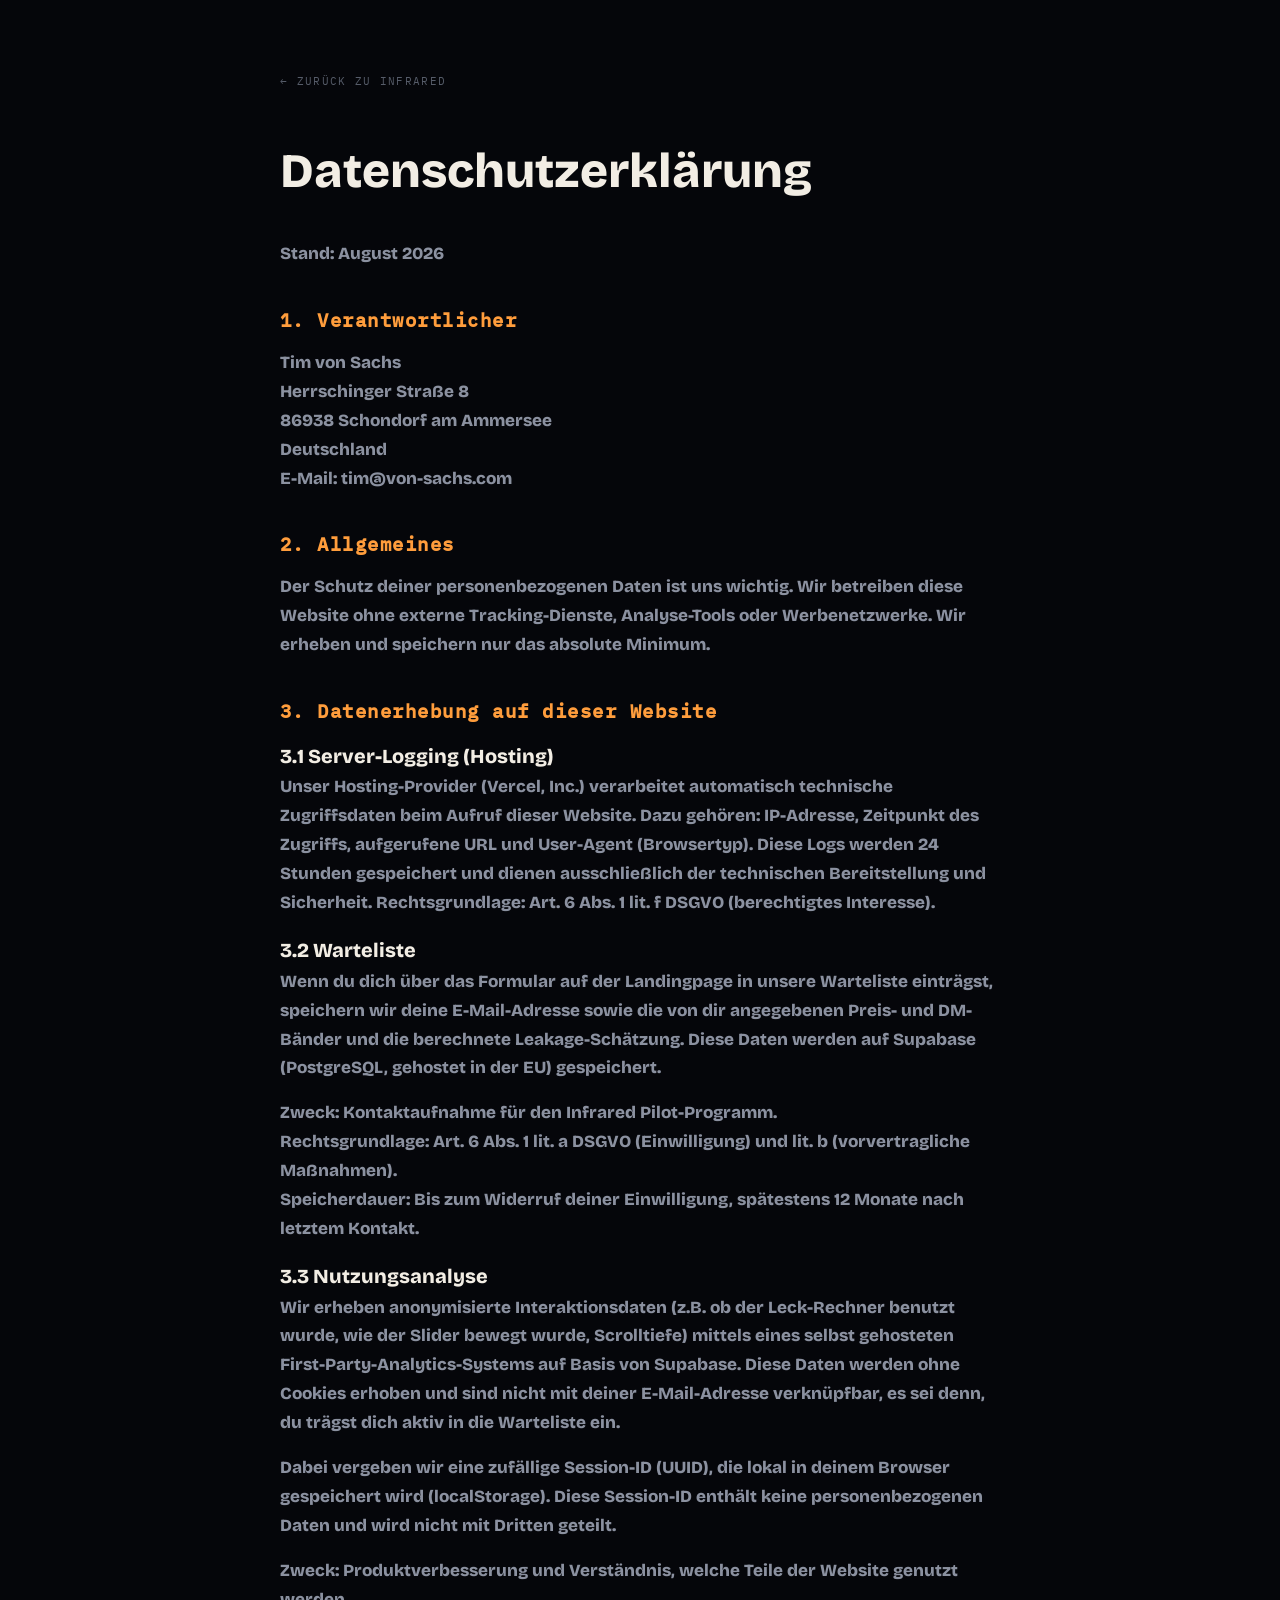
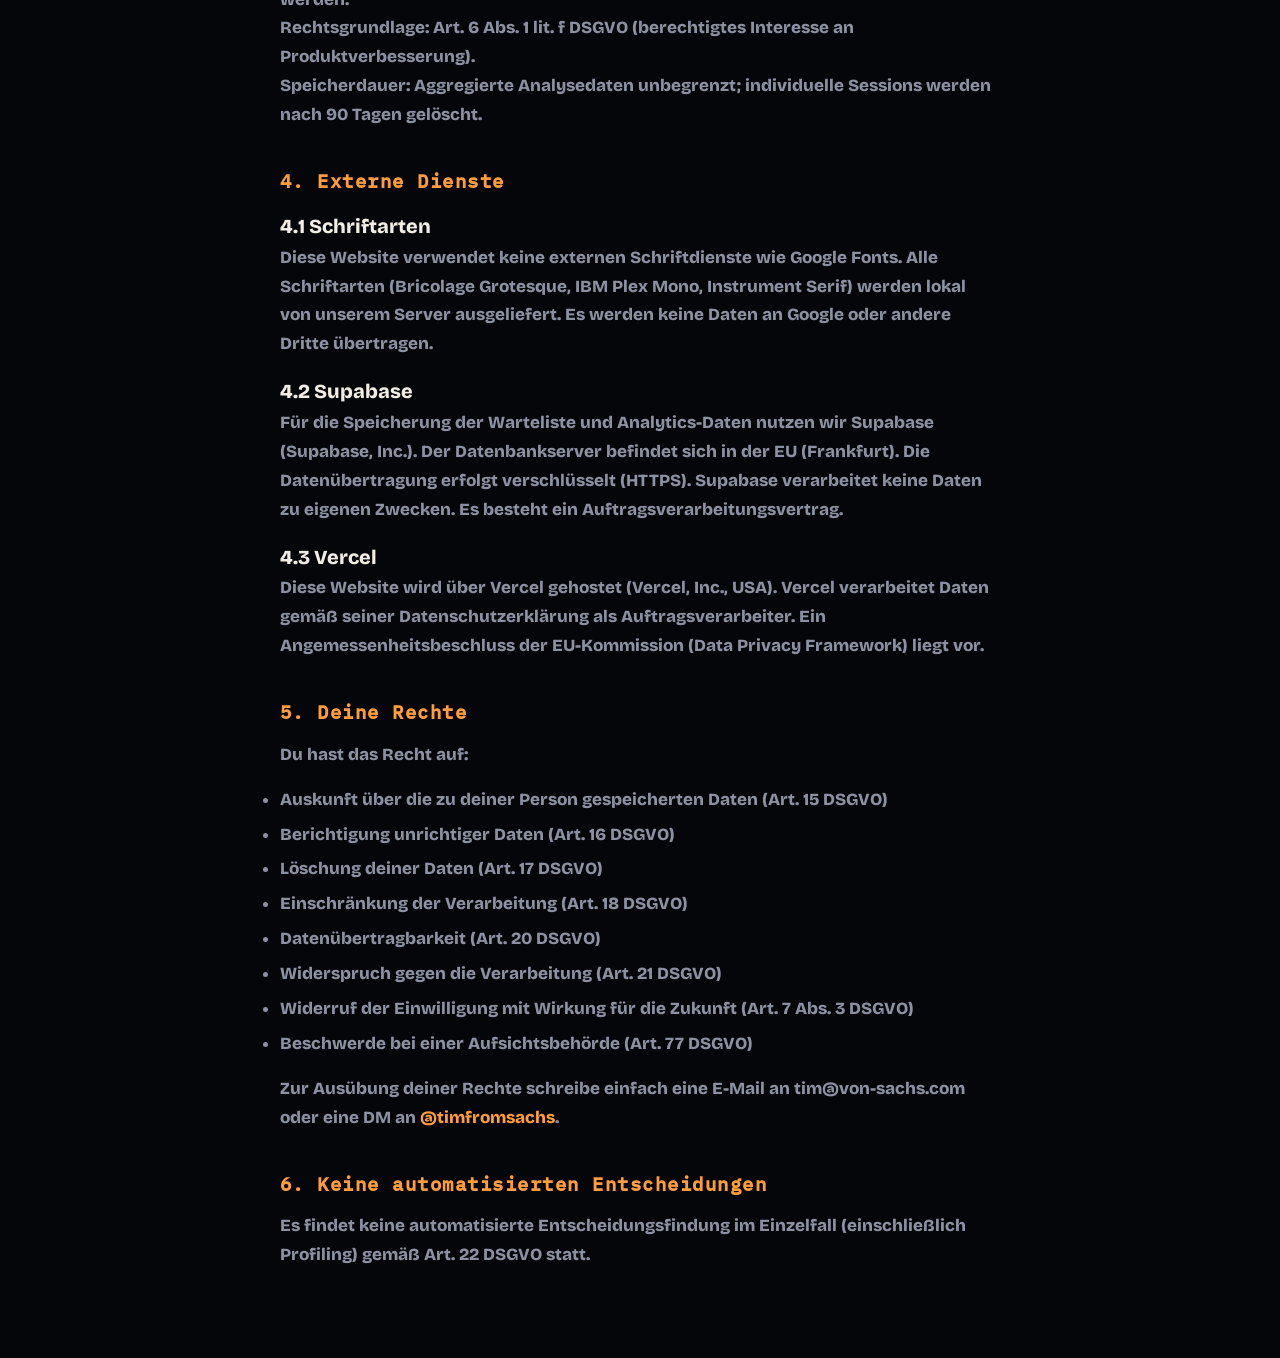
==== datenschutz.html @ e477ff0e "feat: GDPR-ready — local fonts, impressum, datenschutz, supabase linked - Google Fonts durch lokal g" ====
<!DOCTYPE html>
<html lang="de">
<head>
<meta charset="UTF-8">
<meta name="viewport" content="width=device-width, initial-scale=1.0">
<title>Datenschutzerklärung — Infrared</title>
<meta name="robots" content="noindex, follow">
<link rel="stylesheet" href="fonts.css">
<style>
  :root{--void:#05060a;--deep:#0a0b14;--slate:#171a24;--edge:#232838;--hot:#ff9d3c;--mag:#a83368;
    --ink:#f2ede4;--mut:#8b91a0;--dim:#565c69;
    --D:'Bricolage Grotesque',sans-serif;--M:'IBM Plex Mono',monospace;}
  *{margin:0;padding:0;box-sizing:border-box}
  body{background:var(--void);color:var(--ink);font-family:var(--D);font-size:17px;line-height:1.7;
    -webkit-font-smoothing:antialiased;padding:clamp(40px,8vh,100px) clamp(18px,4vw,56px)}
  .wrap{max-width:720px;margin:0 auto}
  a{color:var(--hot);text-decoration:none}
  a:hover{text-decoration:underline}
  h1{font-family:var(--D);font-weight:800;font-size:clamp(28px,4vw,48px);margin-bottom:28px}
  h2{font-size:1.1em;color:var(--hot);margin:36px 0 12px;font-family:var(--M);letter-spacing:.08em}
  p,ul{margin-bottom:16px;color:var(--mut)}
  li{margin-bottom:6px}
  .back{font-family:var(--M);font-size:11px;letter-spacing:.12em;color:var(--dim);margin-bottom:40px}
  .back a{color:var(--dim)}
</style>
</head>
<body>
<div class="wrap">
  <div class="back"><a href="index.html">← ZURÜCK ZU INFRARED</a></div>
  <h1>Datenschutzerklärung</h1>

  <p>Stand: August 2026</p>

  <h2>1. Verantwortlicher</h2>
  <p>Tim von Sachs<br>Herrschinger Straße 8<br>86938 Schondorf am Ammersee<br>Deutschland<br>E-Mail: tim@von-sachs.com</p>

  <h2>2. Allgemeines</h2>
  <p>Der Schutz deiner personenbezogenen Daten ist uns wichtig. Wir betreiben diese Website ohne externe Tracking-Dienste, Analyse-Tools oder Werbenetzwerke. Wir erheben und speichern nur das absolute Minimum.</p>

  <h2>3. Datenerhebung auf dieser Website</h2>

  <h3>3.1 Server-Logging (Hosting)</h3>
  <p>Unser Hosting-Provider (Vercel, Inc.) verarbeitet automatisch technische Zugriffsdaten beim Aufruf dieser Website. Dazu gehören: IP-Adresse, Zeitpunkt des Zugriffs, aufgerufene URL und User-Agent (Browsertyp). Diese Logs werden 24 Stunden gespeichert und dienen ausschließlich der technischen Bereitstellung und Sicherheit. Rechtsgrundlage: Art. 6 Abs. 1 lit. f DSGVO (berechtigtes Interesse).</p>

  <h3>3.2 Warteliste</h3>
  <p>Wenn du dich über das Formular auf der Landingpage in unsere Warteliste einträgst, speichern wir deine E-Mail-Adresse sowie die von dir angegebenen Preis- und DM-Bänder und die berechnete Leakage-Schätzung. Diese Daten werden auf Supabase (PostgreSQL, gehostet in der EU) gespeichert.</p>
  <p><strong>Zweck:</strong> Kontaktaufnahme für den Infrared Pilot-Programm.<br>
  <strong>Rechtsgrundlage:</strong> Art. 6 Abs. 1 lit. a DSGVO (Einwilligung) und lit. b (vorvertragliche Maßnahmen).<br>
  <strong>Speicherdauer:</strong> Bis zum Widerruf deiner Einwilligung, spätestens 12 Monate nach letztem Kontakt.</p>

  <h3>3.3 Nutzungsanalyse</h3>
  <p>Wir erheben anonymisierte Interaktionsdaten (z.B. ob der Leck-Rechner benutzt wurde, wie der Slider bewegt wurde, Scrolltiefe) mittels eines selbst gehosteten First-Party-Analytics-Systems auf Basis von Supabase. Diese Daten werden ohne Cookies erhoben und sind nicht mit deiner E-Mail-Adresse verknüpfbar, es sei denn, du trägst dich aktiv in die Warteliste ein.</p>
  <p>Dabei vergeben wir eine zufällige Session-ID (UUID), die lokal in deinem Browser gespeichert wird (localStorage). Diese Session-ID enthält keine personenbezogenen Daten und wird nicht mit Dritten geteilt.</p>
  <p><strong>Zweck:</strong> Produktverbesserung und Verständnis, welche Teile der Website genutzt werden.<br>
  <strong>Rechtsgrundlage:</strong> Art. 6 Abs. 1 lit. f DSGVO (berechtigtes Interesse an Produktverbesserung).<br>
  <strong>Speicherdauer:</strong> Aggregierte Analysedaten unbegrenzt; individuelle Sessions werden nach 90 Tagen gelöscht.</p>

  <h2>4. Externe Dienste</h2>

  <h3>4.1 Schriftarten</h3>
  <p>Diese Website verwendet keine externen Schriftdienste wie Google Fonts. Alle Schriftarten (Bricolage Grotesque, IBM Plex Mono, Instrument Serif) werden lokal von unserem Server ausgeliefert. Es werden keine Daten an Google oder andere Dritte übertragen.</p>

  <h3>4.2 Supabase</h3>
  <p>Für die Speicherung der Warteliste und Analytics-Daten nutzen wir Supabase (Supabase, Inc.). Der Datenbankserver befindet sich in der EU (Frankfurt). Die Datenübertragung erfolgt verschlüsselt (HTTPS). Supabase verarbeitet keine Daten zu eigenen Zwecken. Es besteht ein Auftragsverarbeitungsvertrag.</p>

  <h3>4.3 Vercel</h3>
  <p>Diese Website wird über Vercel gehostet (Vercel, Inc., USA). Vercel verarbeitet Daten gemäß seiner Datenschutzerklärung als Auftragsverarbeiter. Ein Angemessenheitsbeschluss der EU-Kommission (Data Privacy Framework) liegt vor.</p>

  <h2>5. Deine Rechte</h2>
  <p>Du hast das Recht auf:</p>
  <ul>
    <li><strong>Auskunft</strong> über die zu deiner Person gespeicherten Daten (Art. 15 DSGVO)</li>
    <li><strong>Berichtigung</strong> unrichtiger Daten (Art. 16 DSGVO)</li>
    <li><strong>Löschung</strong> deiner Daten (Art. 17 DSGVO)</li>
    <li><strong>Einschränkung der Verarbeitung</strong> (Art. 18 DSGVO)</li>
    <li><strong>Datenübertragbarkeit</strong> (Art. 20 DSGVO)</li>
    <li><strong>Widerspruch</strong> gegen die Verarbeitung (Art. 21 DSGVO)</li>
    <li><strong>Widerruf der Einwilligung</strong> mit Wirkung für die Zukunft (Art. 7 Abs. 3 DSGVO)</li>
    <li><strong>Beschwerde</strong> bei einer Aufsichtsbehörde (Art. 77 DSGVO)</li>
  </ul>
  <p>Zur Ausübung deiner Rechte schreibe einfach eine E-Mail an tim@von-sachs.com oder eine DM an <a href="https://instagram.com/timfromsachs">@timfromsachs</a>.</p>

  <h2>6. Keine automatisierten Entscheidungen</h2>
  <p>Es findet keine automatisierte Entscheidungsfindung im Einzelfall (einschließlich Profiling) gemäß Art. 22 DSGVO statt.</p>
</div>
</body>
</html>
---- fonts.css ----
/* Infrared — Local Fonts (GDPR-konform, kein Google CDN) */

/* Bricolage Grotesque — Variable Font (opsz 12..96, wdth 75..100, wght 400..800) */
@font-face {
  font-family: 'Bricolage Grotesque';
  font-style: normal;
  font-weight: 400 800;
  font-stretch: 75% 100%;
  src: url('fonts/bricolage-grotesque-var.ttf') format('truetype-variations');
  font-display: swap;
}

/* IBM Plex Mono */
@font-face {
  font-family: 'IBM Plex Mono';
  font-style: normal;
  font-weight: 400;
  src: url('fonts/ibm-plex-mono-400.ttf') format('truetype');
  font-display: swap;
}
@font-face {
  font-family: 'IBM Plex Mono';
  font-style: normal;
  font-weight: 500;
  src: url('fonts/ibm-plex-mono-500.ttf') format('truetype');
  font-display: swap;
}

/* Instrument Serif */
@font-face {
  font-family: 'Instrument Serif';
  font-style: normal;
  font-weight: 400;
  src: url('fonts/instrument-serif-regular.ttf') format('truetype');
  font-display: swap;
}
@font-face {
  font-family: 'Instrument Serif';
  font-style: italic;
  font-weight: 400;
  src: url('fonts/instrument-serif-italic.ttf') format('truetype');
  font-display: swap;
}
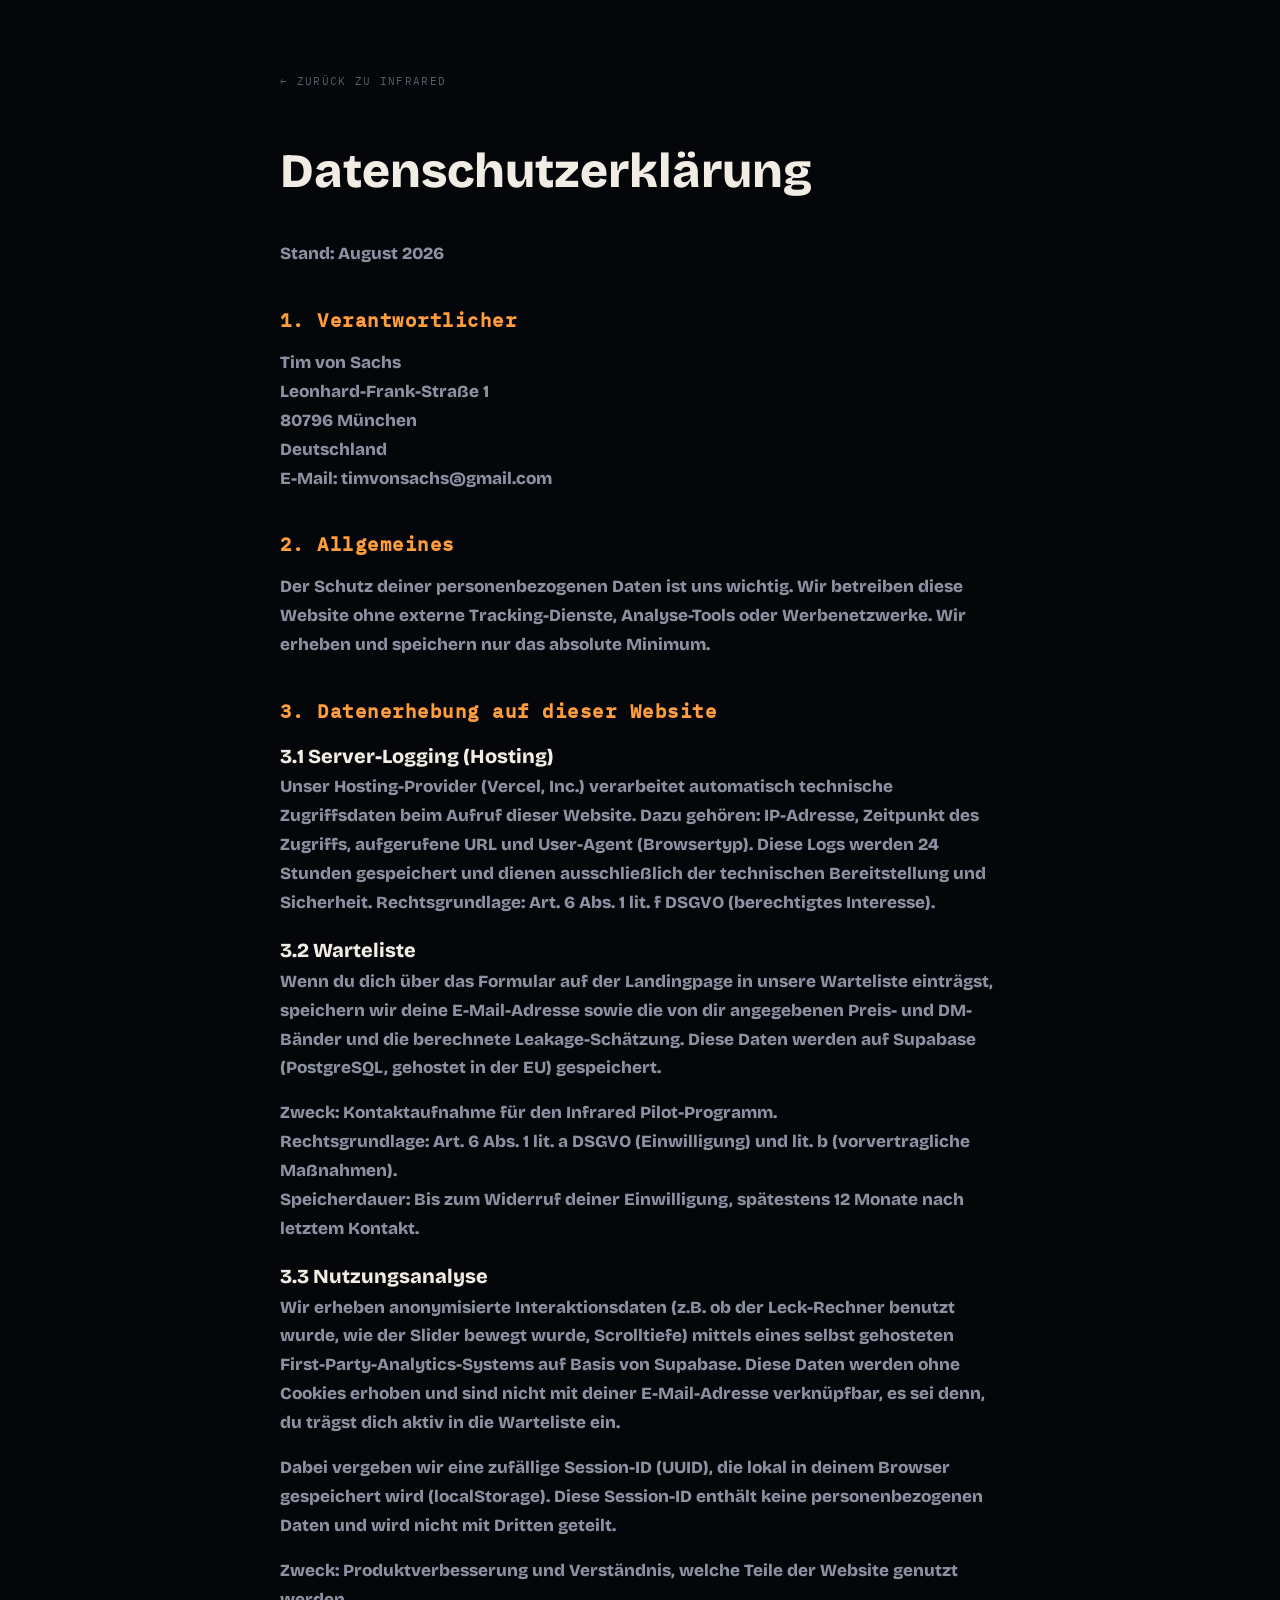
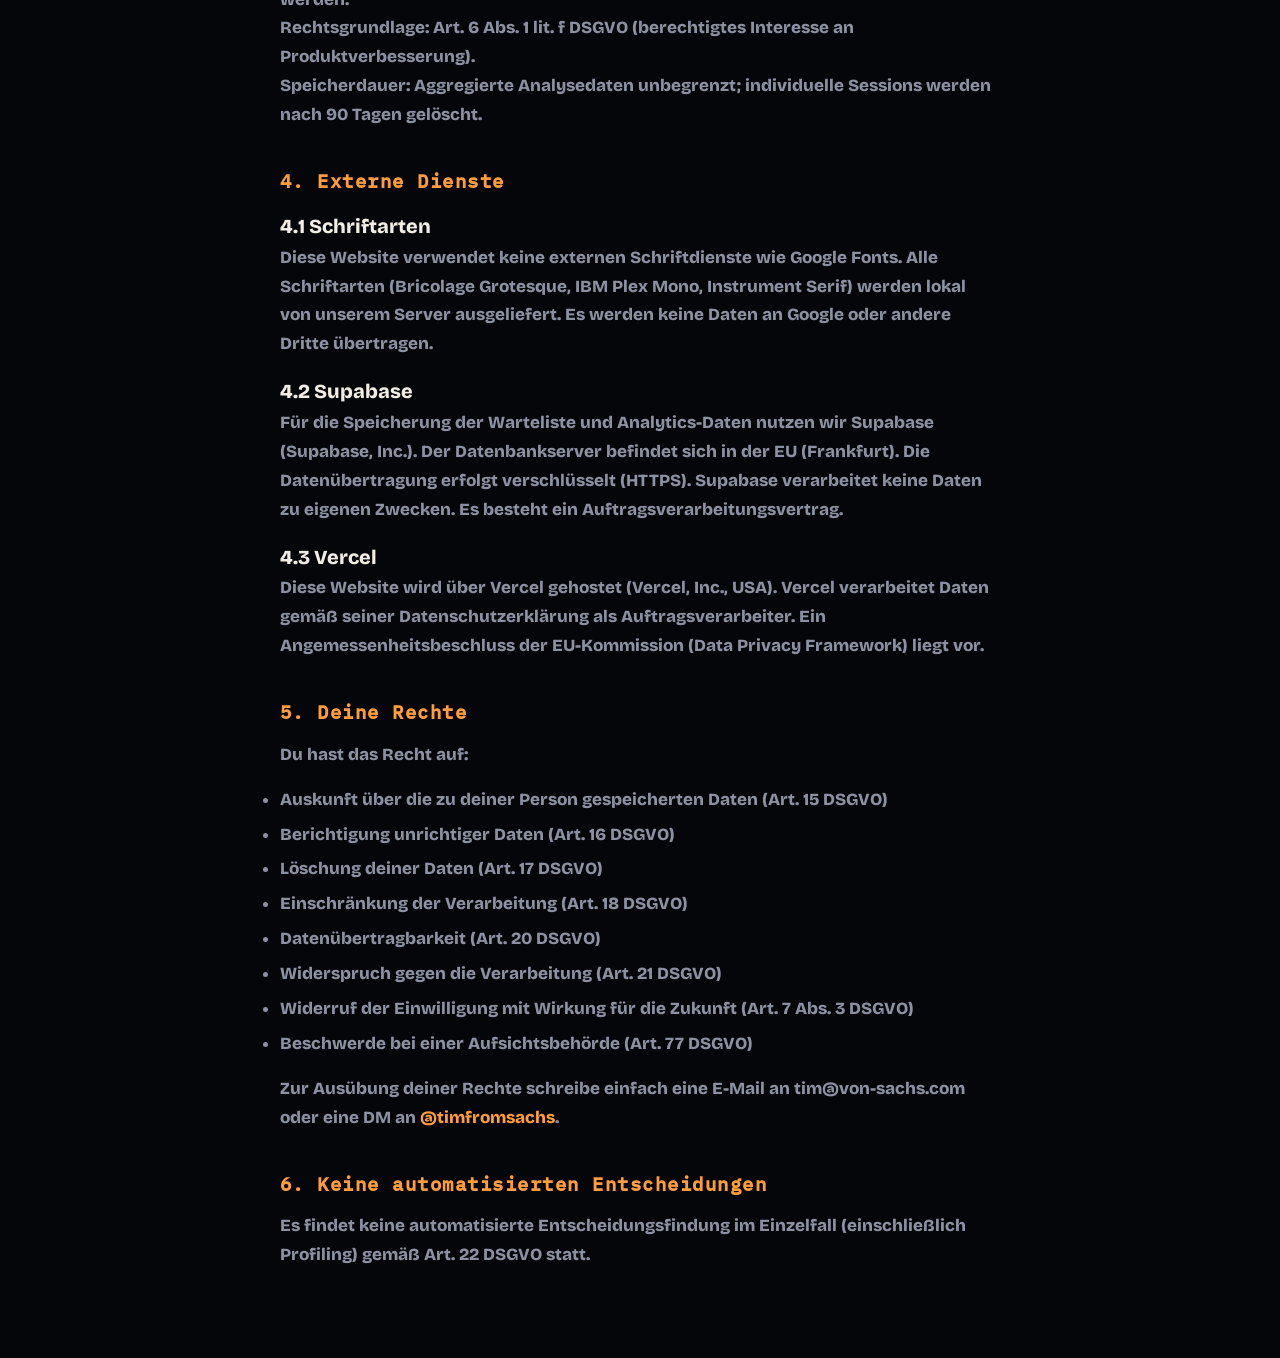
==== commit 7a1fceef: "fix: korrekte Adresse + E-Mail (keine Halluzination) - Leonhard-Frank-Straße 1, 80796 München - timv" ====
--- a/datenschutz.html
+++ b/datenschutz.html
@@ -32,7 +32,7 @@
   <p>Stand: August 2026</p>
 
   <h2>1. Verantwortlicher</h2>
-  <p>Tim von Sachs<br>Herrschinger Straße 8<br>86938 Schondorf am Ammersee<br>Deutschland<br>E-Mail: tim@von-sachs.com</p>
+  <p>Tim von Sachs<br>Leonhard-Frank-Straße 1<br>80796 München<br>Deutschland<br>E-Mail: timvonsachs@gmail.com</p>
 
   <h2>2. Allgemeines</h2>
   <p>Der Schutz deiner personenbezogenen Daten ist uns wichtig. Wir betreiben diese Website ohne externe Tracking-Dienste, Analyse-Tools oder Werbenetzwerke. Wir erheben und speichern nur das absolute Minimum.</p>
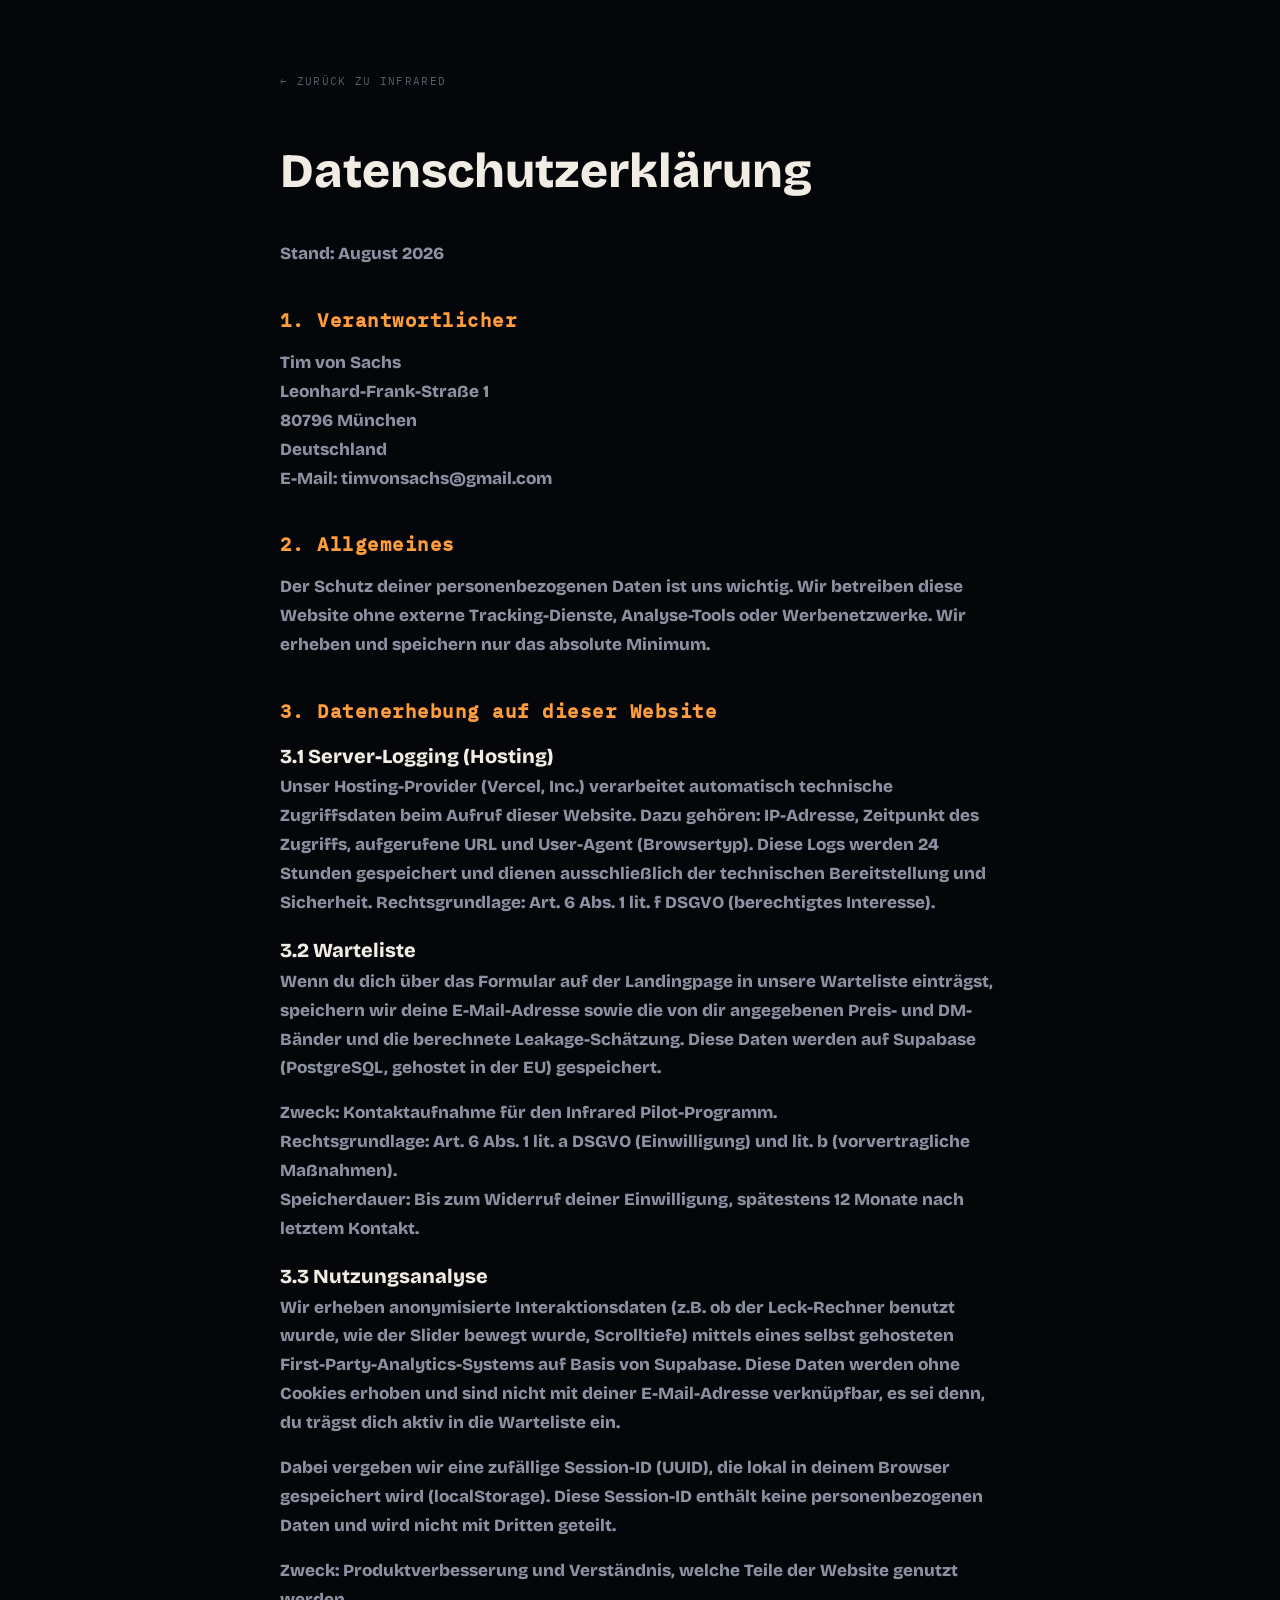
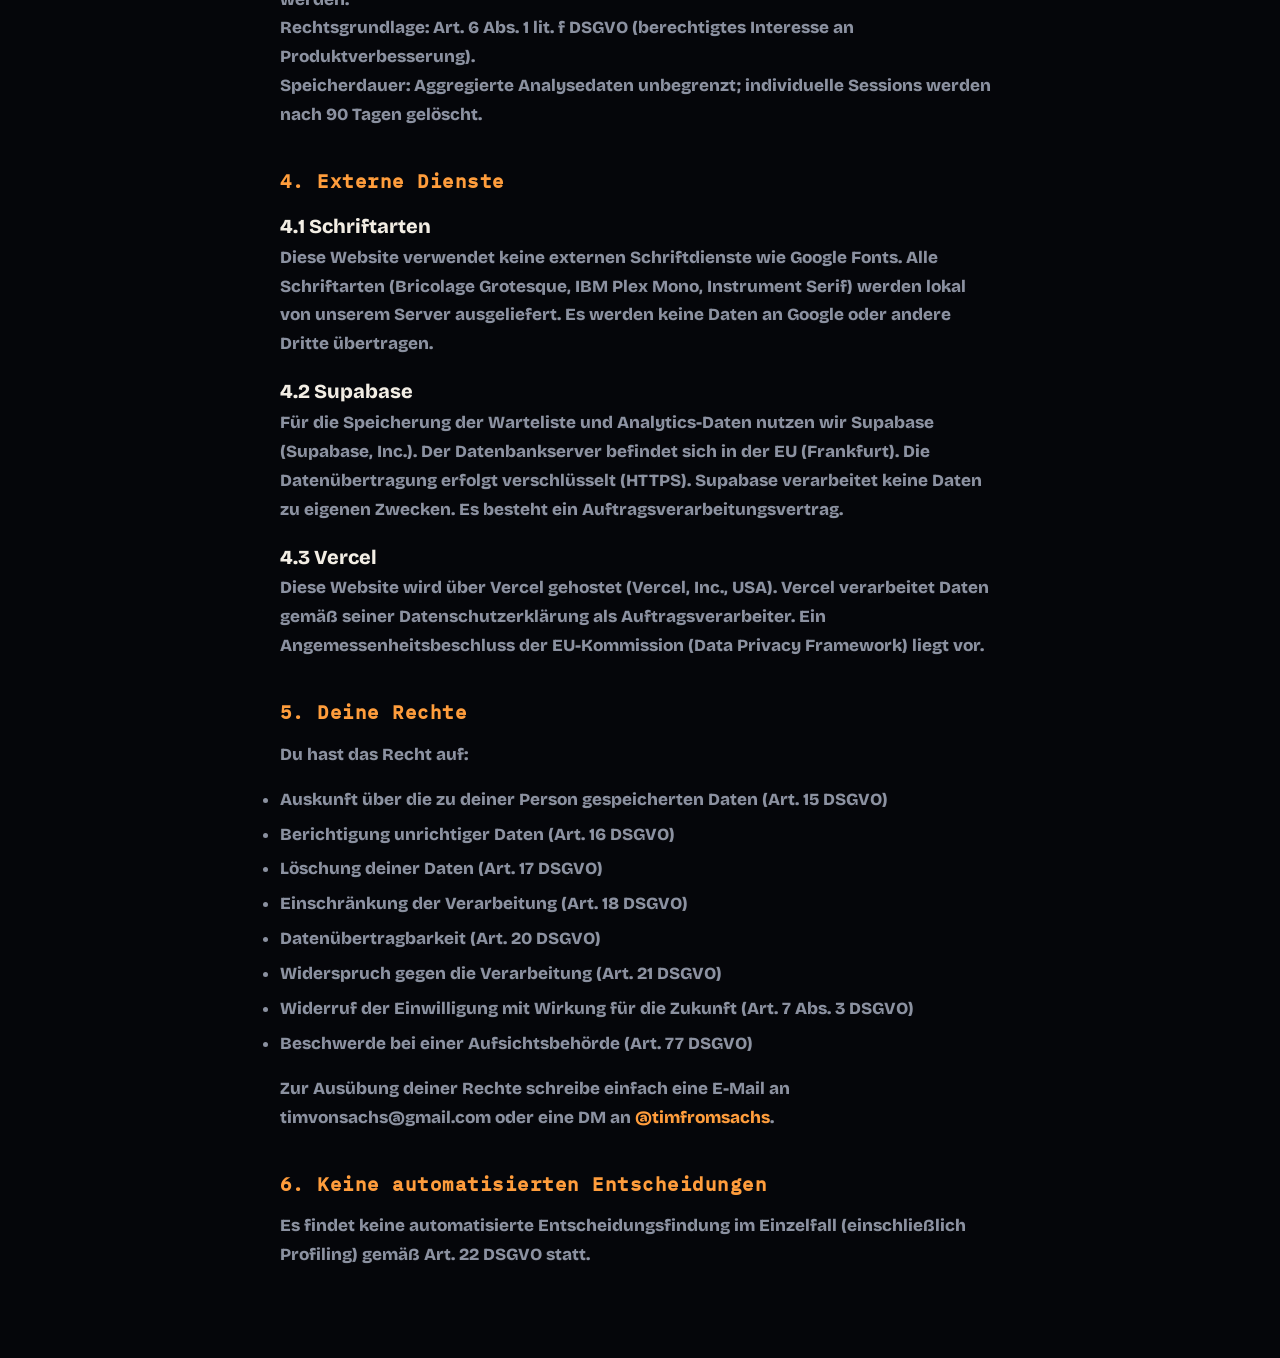
==== commit 0e286d51: "fix: letzte alte E-Mail in Datenschutzerklärung ersetzt" ====
--- a/datenschutz.html
+++ b/datenschutz.html
@@ -78,7 +78,7 @@
     <li><strong>Widerruf der Einwilligung</strong> mit Wirkung für die Zukunft (Art. 7 Abs. 3 DSGVO)</li>
     <li><strong>Beschwerde</strong> bei einer Aufsichtsbehörde (Art. 77 DSGVO)</li>
   </ul>
-  <p>Zur Ausübung deiner Rechte schreibe einfach eine E-Mail an tim@von-sachs.com oder eine DM an <a href="https://instagram.com/timfromsachs">@timfromsachs</a>.</p>
+  <p>Zur Ausübung deiner Rechte schreibe einfach eine E-Mail an timvonsachs@gmail.com oder eine DM an <a href="https://instagram.com/timfromsachs">@timfromsachs</a>.</p>
 
   <h2>6. Keine automatisierten Entscheidungen</h2>
   <p>Es findet keine automatisierte Entscheidungsfindung im Einzelfall (einschließlich Profiling) gemäß Art. 22 DSGVO statt.</p>
